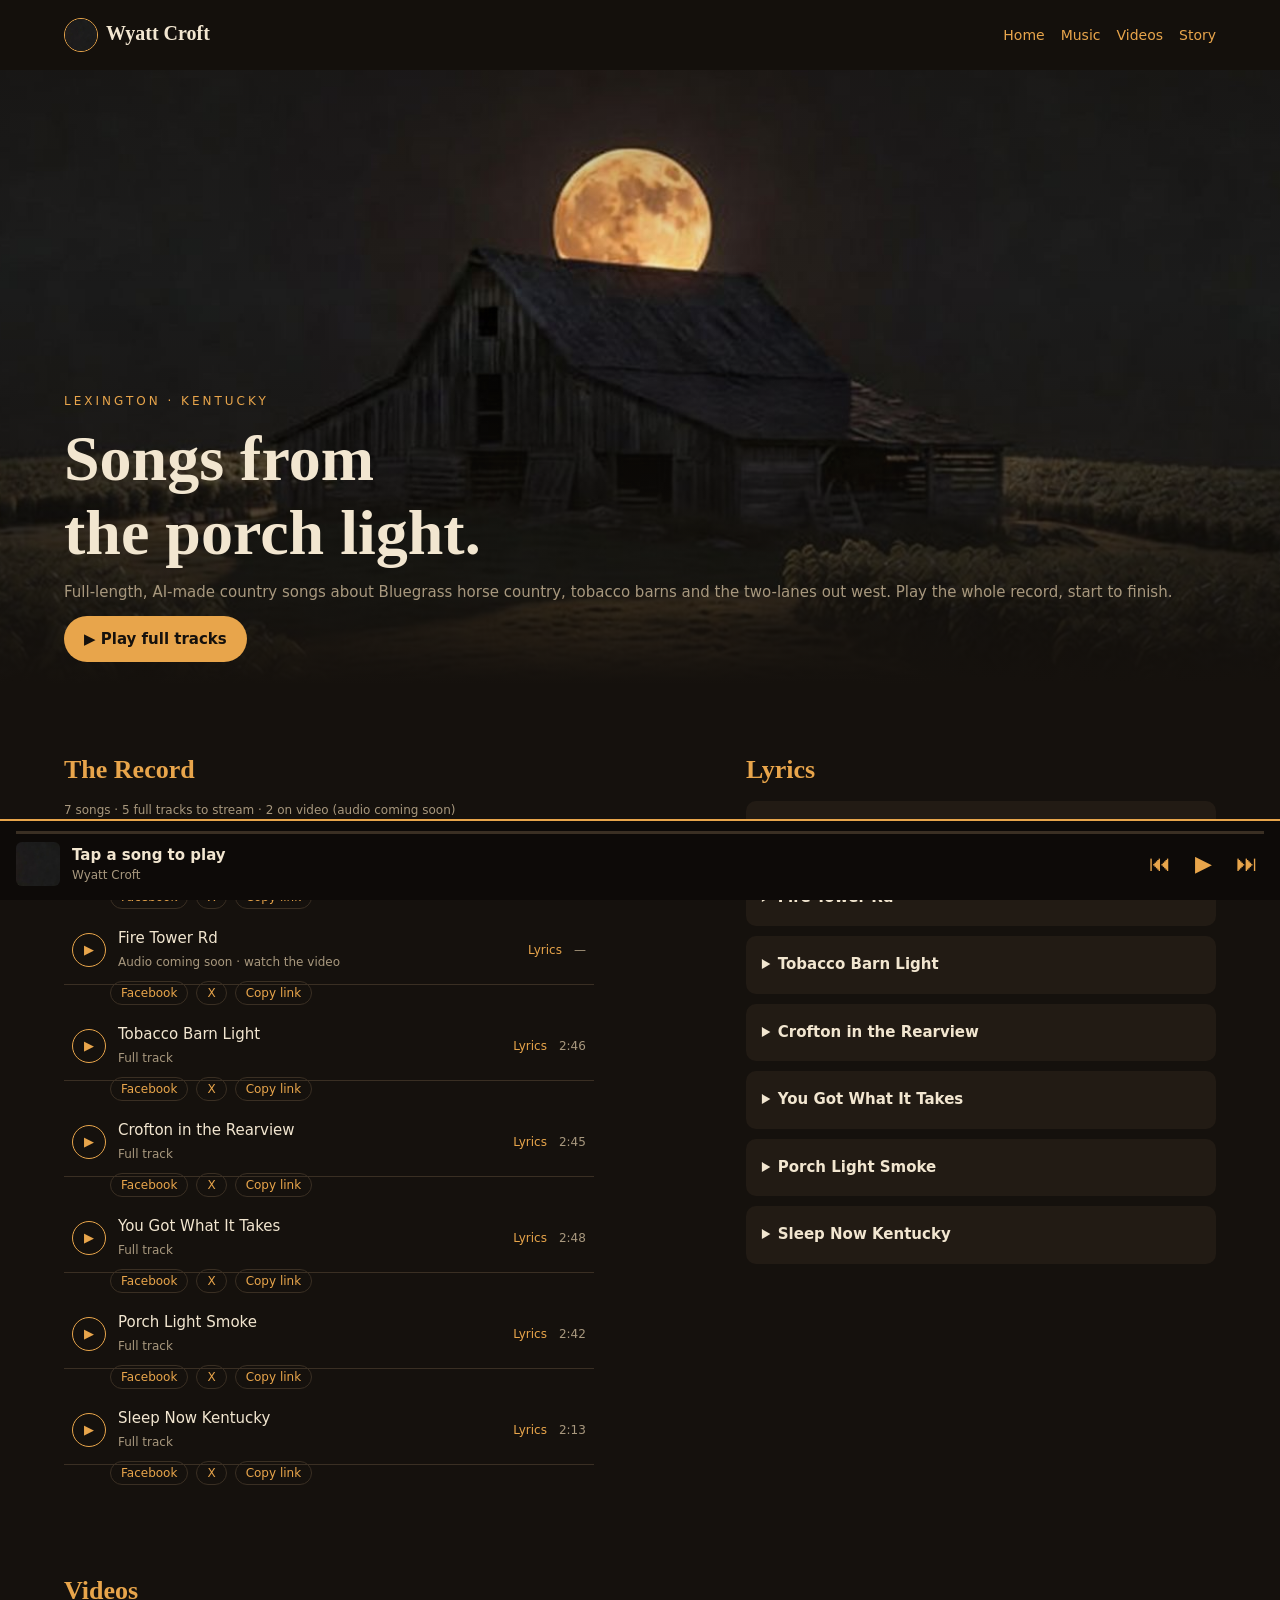
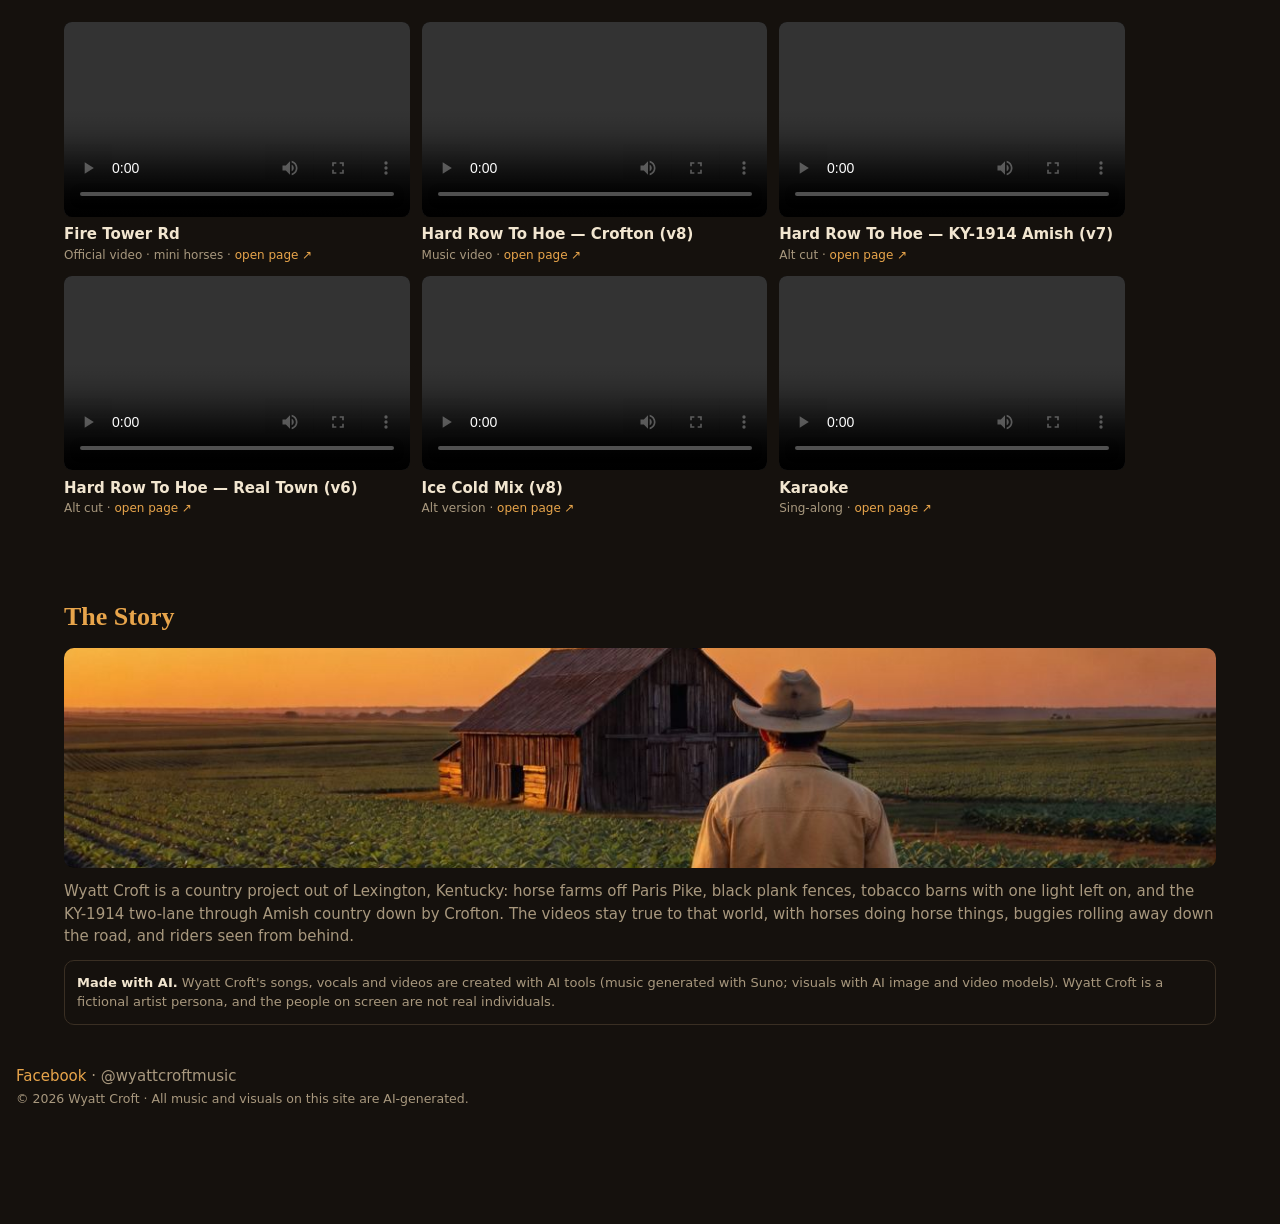
==== album-one/index.html @ c7d5dfe9 "Wyatt Croft site: home page, Album One, song pages, media" ====
<!doctype html><html lang="en"><head><meta charset="utf-8"><meta name="viewport" content="width=device-width,initial-scale=1">
<title>Album One — Wyatt Croft</title><meta name="description" content="Wyatt Croft (@wyattcroftmusic): AI-made country songs from Lexington, Kentucky. Full tracks, videos and lyrics.">
<style>
:root{--bg:#15110D;--card:#221B14;--amber:#E8A54B;--red:#8E2F25;--cream:#F2E6D0;--muted:#A8987E;--line:#3A2F23}
*{box-sizing:border-box;margin:0}body{background:var(--bg);color:var(--cream);font:15px/1.5 Inter,system-ui,sans-serif;padding-bottom:90px}
.serif{font-family:Georgia,"Playfair Display",serif;font-weight:700}
a{color:var(--amber);text-decoration:none}
nav{display:flex;justify-content:space-between;align-items:center;padding:14px 16px;position:sticky;top:0;background:#15110Dee;z-index:2}
nav .links{color:var(--muted);font-size:14px;display:flex;gap:16px}
.hero{min-height:520px;display:flex;flex-direction:column;justify-content:flex-end;gap:12px;padding:0 16px 28px;
 background:linear-gradient(180deg,#0000 30%,#15110D 95%),radial-gradient(circle at 72% 38%,#E8A54B66 0,#E8A54B11 12%,#0000 30%),linear-gradient(180deg,#1d2430,#3a2a1c 60%,#2a2018)}
.ph{font-size:11px;color:var(--muted)}.kick{letter-spacing:3px;font-size:12px;color:var(--amber)}
h1{font-size:40px;line-height:1.15}.btn{align-self:flex-start;background:var(--amber);color:var(--bg);font-weight:700;padding:12px 20px;border-radius:999px}
section{padding:32px 16px 16px}h2{color:var(--amber);font-size:26px;margin-bottom:12px}
.row{display:flex;align-items:center;gap:12px;padding:12px 8px;border-bottom:1px solid var(--line)}.row .m{flex:1}.row small,.mut{color:var(--muted);font-size:12px}
.row.on{background:var(--card);border-radius:8px}.row.on .t{color:var(--amber)}
.lyr{background:var(--card);border-radius:10px;padding:16px;color:var(--muted);line-height:1.7}
.rail{display:flex;gap:12px;overflow-x:auto;scroll-snap-type:x mandatory}.vc{flex:0 0 260px;scroll-snap-align:start}
.th{height:146px;border-radius:8px;background:linear-gradient(160deg,#4a3a26,#241b12);display:grid;place-items:center;color:var(--amber);font-size:28px}
.story .img{height:200px;border-radius:10px;background:linear-gradient(180deg,#2c3524,#3b2e20);display:grid;place-items:end start;padding:10px;font-size:11px;color:var(--muted)}
footer{padding:24px 16px;color:var(--muted)}
.bar{position:fixed;bottom:0;left:0;right:0;background:#0D0A08;border-top:2px solid var(--amber);padding:10px 16px 14px}
.prog{height:3px;background:var(--line);margin-bottom:8px}.prog i{display:block;width:32%;height:100%;background:var(--amber)}
.bi{display:flex;align-items:center;gap:12px}.art{width:44px;height:44px;border-radius:6px;background:var(--red)}.ctl{color:var(--amber);font-size:20px;letter-spacing:10px}
@media(min-width:1000px){.wrap{display:grid;grid-template-columns:1.1fr 1fr;max-width:1280px;margin:auto;gap:24px}
 .hero{min-height:640px;padding:0 64px 48px}h1{font-size:64px}nav{padding:18px 64px}.full{grid-column:1/-1}.rail{overflow:visible;flex-wrap:wrap}.vc{flex-basis:30%}section{padding:40px 64px 16px}}

.hero{background:linear-gradient(180deg,#15110D55 0,#0000 35%,#15110D 96%),url(../img/hero.jpg) center 30%/cover}
.av{width:34px;height:34px;border-radius:50%;object-fit:cover;vertical-align:middle;margin-right:8px;border:1px solid var(--amber)}
.play{width:34px;height:34px;border-radius:50%;border:1px solid var(--amber);background:none;color:var(--amber);font-size:13px;display:grid;place-items:center;cursor:pointer;flex:0 0 34px}
.lk{font-size:12px}details.lyr{margin-bottom:10px}details.lyr summary{cursor:pointer;color:var(--cream);font-weight:700}details.lyr div{margin-top:8px}
.vc video{width:100%;aspect-ratio:16/9;border-radius:8px;background:#000}
.story .img{background:url(../img/story.jpg) center/cover;height:220px}
.ai{border:1px solid var(--line);border-radius:10px;padding:12px;margin-top:12px;color:var(--muted);font-size:13px}
.bar button{background:none;border:0;color:var(--amber);font-size:22px;cursor:pointer;padding:0 6px}.art{object-fit:cover}.prog{cursor:pointer}</style><!--SHARE--><meta property="og:type" content="website"><meta property="og:site_name" content="Wyatt Croft"><meta property="og:url" content="https://sleek-tower-ttp9.here.now/album-one/"><meta property="og:title" content="Wyatt Croft — Songs from the porch light"><meta property="og:description" content="AI-made country songs from Lexington, Kentucky by Wyatt Croft (@wyattcroftmusic). Full tracks, videos and lyrics."><meta property="og:image" content="https://sleek-tower-ttp9.here.now/img/hero.jpg"><meta name="twitter:card" content="summary_large_image"><meta name="twitter:site" content="@wyattcroftmusic"><meta name="twitter:title" content="Wyatt Croft — Songs from the porch light"><meta name="twitter:description" content="AI-made country songs from Lexington, Kentucky by Wyatt Croft (@wyattcroftmusic). Full tracks, videos and lyrics."><meta name="twitter:image" content="https://sleek-tower-ttp9.here.now/img/hero.jpg"><!--/SHARE--></head><body>
<nav><a href="../" class="serif" style="font-size:20px;color:var(--cream)"><img class="av" src="../img/avatar.jpg" alt="">Wyatt Croft</a><span class="links"><a href="../">Home</a><a href="#music">Music</a><a href="#videos">Videos</a><a href="#story">Story</a></span></nav>
<header class="hero"><span class="kick">LEXINGTON · KENTUCKY</span><h1 class="serif">Songs from<br>the porch light.</h1>
<p class="mut" style="font-size:15px">Full-length, AI-made country songs about Bluegrass horse country, tobacco barns and the two-lanes out west. Play the whole record, start to finish.</p><button class="btn" id="playall" style="border:0;cursor:pointer;font:inherit;font-weight:700">▶ Play full tracks</button></header>
<div class="wrap">
<section id="music"><h2 class="serif">The Record</h2><p class="mut">7 songs · 5 full tracks to stream · 2 on video (audio coming soon)</p><div class="row"><a class="play" href="#videos" aria-label="Watch Hard Row To Hoe">▶</a><div class="m"><div class="t">Hard Row To Hoe</div><small>Audio coming soon · watch the video</small></div><a class="lk" href="#ly-hard-row-to-hoe">Lyrics</a><span class="mut">3:30</span></div><div class="row"><a class="play" href="#videos" aria-label="Watch Fire Tower Rd">▶</a><div class="m"><div class="t">Fire Tower Rd</div><small>Audio coming soon · watch the video</small></div><a class="lk" href="#ly-fire-tower-rd">Lyrics</a><span class="mut">—</span></div><div class="row"><button class="play" data-src="../audio/tobacco-barn-light.mp3" data-t="Tobacco Barn Light" aria-label="Play Tobacco Barn Light">▶</button><div class="m"><div class="t">Tobacco Barn Light</div><small>Full track</small></div><a class="lk" href="#ly-tobacco-barn-light">Lyrics</a><span class="mut">2:46</span></div><div class="row"><button class="play" data-src="../audio/crofton-in-the-rearview.mp3" data-t="Crofton in the Rearview" aria-label="Play Crofton in the Rearview">▶</button><div class="m"><div class="t">Crofton in the Rearview</div><small>Full track</small></div><a class="lk" href="#ly-crofton-in-the-rearview">Lyrics</a><span class="mut">2:45</span></div><div class="row"><button class="play" data-src="../audio/you-got-what-it-takes.mp3" data-t="You Got What It Takes" aria-label="Play You Got What It Takes">▶</button><div class="m"><div class="t">You Got What It Takes</div><small>Full track</small></div><a class="lk" href="#ly-you-got-what-it-takes">Lyrics</a><span class="mut">2:48</span></div><div class="row"><button class="play" data-src="../audio/porch-light-smoke.mp3" data-t="Porch Light Smoke" aria-label="Play Porch Light Smoke">▶</button><div class="m"><div class="t">Porch Light Smoke</div><small>Full track</small></div><a class="lk" href="#ly-porch-light-smoke">Lyrics</a><span class="mut">2:42</span></div><div class="row"><button class="play" data-src="../audio/sleep-now-kentucky.mp3" data-t="Sleep Now Kentucky" aria-label="Play Sleep Now Kentucky">▶</button><div class="m"><div class="t">Sleep Now Kentucky</div><small>Full track</small></div><a class="lk" href="#ly-sleep-now-kentucky">Lyrics</a><span class="mut">2:13</span></div></section>
<section id="lyrics"><h2 class="serif">Lyrics</h2><details class="lyr" id="ly-hard-row-to-hoe"><summary>Hard Row To Hoe</summary><div><em>Lyrics coming soon.</em></div></details><details class="lyr" id="ly-fire-tower-rd"><summary>Fire Tower Rd</summary><div><em>Lyrics coming soon.</em></div></details><details class="lyr" id="ly-tobacco-barn-light"><summary>Tobacco Barn Light</summary><div>[Verse 1]<br>Granddaddy&#x27;s barn&#x27;s got a crooked door<br>Smells like cured leaf and a dirt floor<br>I hung my dreams on them old tier poles<br>Right next to the bills and the sweat it stole<br><br>[Pre-Chorus]<br>Sun goes down on Muhlenberg<br>Every man here&#x27;s worth his word<br><br>[Chorus]<br>Leave that tobacco barn light on<br>I&#x27;m workin&#x27; late but I ain&#x27;t gone<br>Hands like leather, heart like stone<br>Leave that tobacco barn light on<br><br>[Verse 2]<br>Daddy said, son, the land don&#x27;t lie<br>It&#x27;ll break your back, but it won&#x27;t say goodbye<br>Market&#x27;s down and the rain&#x27;s too late<br>Still I&#x27;m out here pullin&#x27; weight<br><br>[Pre-Chorus]<br>Sun goes down on Muhlenberg<br>Every man here&#x27;s worth his word<br><br>[Chorus]<br>Leave that tobacco barn light on<br>I&#x27;m workin&#x27; late but I ain&#x27;t gone<br>Hands like leather, heart like stone<br>Leave that tobacco barn light on<br><br>[Bridge]<br>City called, offered me a check<br>I&#x27;d rather wear this dirt around my neck<br><br>[Final Chorus]<br>Leave that tobacco barn light on<br>When I&#x27;m buried, keep it on<br>This old ground is where I&#x27;m from<br>Leave that tobacco barn light on</div></details><details class="lyr" id="ly-crofton-in-the-rearview"><summary>Crofton in the Rearview</summary><div>[Verse 1]<br>Rolled out of Crofton with the radio low<br>Rain on the windshield, nowhere to go<br>Firefly fields where we used to run<br>Gone gray now under a tired sun<br><br>[Chorus]<br>Crofton in the rearview, Kentucky in my veins<br>Every mile I&#x27;m leavin&#x27; just takes me back again<br>I can run these highways till the tires wear thin<br>But that little town keeps callin&#x27; me in<br><br>[Verse 2]<br>Passed the coal tipple, rust on the line<br>Mama&#x27;s porch light, still on every time<br>Fallin&#x27; barns and a Baptist bell<br>Every road out&#x27;s a road to hell<br><br>[Chorus]<br><br>[Bridge]<br>Maybe I&#x27;m runnin&#x27;, maybe I&#x27;m free<br>Maybe that town never let go of me<br><br>[Outro]<br>Crofton in the rearview... Crofton in the rearview...</div></details><details class="lyr" id="ly-you-got-what-it-takes"><summary>You Got What It Takes</summary><div>[Verse 1]<br>Got knocked down on a Lexington street<br>Rent past due and a hole in my feet<br>Daddy said, boy, the world don&#x27;t wait<br>But a fall ain&#x27;t a failure if you get back straight<br><br>[Pre-Chorus]<br>So dust it off, son, dust it off<br><br>[Chorus]<br>You got what it takes, yeah you got what it takes<br>You might lose, but you learn from the breaks<br>Crash and burn, rise up from the flames<br>Hold your head high, you got what it takes<br><br>[Verse 2]<br>Worked the horse farms off Paris Pike<br>Shovelin&#x27; stalls for a rich man&#x27;s dream<br>Every blister was a lesson learned<br>Every dollar was a bridge I burned<br><br>[Pre-Chorus]<br>So dust it off, son, dust it off<br><br>[Chorus]<br><br>[Bridge]<br>Ain&#x27;t nobody handin&#x27; out wings<br>You gotta grow &#x27;em when the hard wind sings<br><br>[Final Chorus]<br>You got what it takes, Lord you got what it takes<br>You might lose, but you learn from the breaks<br>Crash and burn, rise up from the flames<br>Hold your head high, you got what it takes</div></details><details class="lyr" id="ly-porch-light-smoke"><summary>Porch Light Smoke</summary><div>[Verse 1]<br>Crickets singin&#x27; on a Bluegrass night<br>You in my flannel in the yellow porch light<br>Smoke on the breeze and a glass of rye<br>Nothin&#x27; to prove, no need to try<br><br>[Chorus]<br>Just sit with me, girl, let the world go slow<br>Porch light smoke and the radio<br>Ash on my sleeve and your hand in mine<br>Ain&#x27;t no better place to waste some time<br><br>[Verse 2]<br>Bourbon barrels down the county road<br>Town&#x27;s asleep and the moon&#x27;s half-gold<br>You laugh at my jokes when they ain&#x27;t that good<br>I&#x27;d stay right here forever if I could<br><br>[Chorus]<br><br>[Bridge]<br>Tomorrow&#x27;s work and tomorrow&#x27;s pain<br>Can wait on the porch till the mornin&#x27; rain<br><br>[Outro]<br>Porch light smoke... and the radio</div></details><details class="lyr" id="ly-sleep-now-kentucky"><summary>Sleep Now Kentucky</summary><div>[Verse 1]<br>Lay your head down, the field work&#x27;s done<br>Pine trees hummin&#x27; at the setting sun<br>Mama&#x27;s prayin&#x27; by the kitchen door<br>Lord, don&#x27;t let him hurt no more<br><br>[Chorus]<br>Sleep now, Kentucky, sleep now child<br>Rest them hands, it&#x27;s been a while<br>The Lord&#x27;s got the night, He&#x27;s got the morning too<br>Sleep now, Kentucky, He&#x27;s watchin&#x27; over you<br><br>[Verse 2]<br>Old church bell from the hollow sings<br>Grandpa&#x27;s fiddle with the broken strings<br>Every hymn that I ever knew<br>Rocks me back to the ground I grew<br><br>[Chorus]<br><br>[Bridge – choir]<br>Hallelujah, lay it down<br>Hallelujah, holy ground<br><br>[Final Chorus – soft]<br>Sleep now, Kentucky, sleep now child</div></details></section>
<section class="full" id="videos"><h2 class="serif">Videos</h2><div class="rail"><div class="vc"><video controls preload="metadata" playsinline src="https://swift-slate-mh2b.here.now/fire-tower-rd-v1.mp4#t=8"></video><b>Fire Tower Rd</b><div class="mut">Official video · mini horses · <a href="https://swift-slate-mh2b.here.now/" target="_blank" rel="noopener">open page ↗</a></div></div><div class="vc"><video controls preload="metadata" playsinline src="https://hallowed-sleet-ndjt.here.now/night-web-crofton-ky-v8.mp4#t=8"></video><b>Hard Row To Hoe — Crofton (v8)</b><div class="mut">Music video · <a href="https://hallowed-sleet-ndjt.here.now/" target="_blank" rel="noopener">open page ↗</a></div></div><div class="vc"><video controls preload="metadata" playsinline src="https://chilly-sierra-9egd.here.now/night-web-crofton-ky-v7.mp4#t=8"></video><b>Hard Row To Hoe — KY-1914 Amish (v7)</b><div class="mut">Alt cut · <a href="https://chilly-sierra-9egd.here.now/" target="_blank" rel="noopener">open page ↗</a></div></div><div class="vc"><video controls preload="metadata" playsinline src="https://lemon-halo-ed6a.here.now/night-web-crofton-ky-v6.mp4#t=8"></video><b>Hard Row To Hoe — Real Town (v6)</b><div class="mut">Alt cut · <a href="https://lemon-halo-ed6a.here.now/" target="_blank" rel="noopener">open page ↗</a></div></div><div class="vc"><video controls preload="metadata" playsinline src="https://hidden-quartz-mm3k.here.now/suno-crofton-ky-v8-ice-cold-mix.mp4#t=8"></video><b>Ice Cold Mix (v8)</b><div class="mut">Alt version · <a href="https://hidden-quartz-mm3k.here.now/" target="_blank" rel="noopener">open page ↗</a></div></div><div class="vc"><video controls preload="metadata" playsinline src="https://deep-finch-7hxk.here.now/crofton-ky-karaoke-v10.mp4#t=8"></video><b>Karaoke</b><div class="mut">Sing-along · <a href="https://deep-finch-7hxk.here.now/" target="_blank" rel="noopener">open page ↗</a></div></div></div></section>
<section class="story full" id="story"><h2 class="serif">The Story</h2><div class="img"></div>
<p class="mut" style="font-size:15px;margin-top:12px">Wyatt Croft is a country project out of Lexington, Kentucky: horse farms off Paris Pike, black plank fences, tobacco barns with one light left on, and the KY-1914 two-lane through Amish country down by Crofton. The videos stay true to that world, with horses doing horse things, buggies rolling away down the road, and riders seen from behind.</p>
<p class="ai"><b style="color:var(--cream)">Made with AI.</b> Wyatt Croft's songs, vocals and videos are created with AI tools (music generated with Suno; visuals with AI image and video models). Wyatt Croft is a fictional artist persona, and the people on screen are not real individuals.</p></section>
</div>
<footer><a href="https://www.facebook.com/profile.php?id=61595078684951" target="_blank" rel="noopener">Facebook</a> · @wyattcroftmusic<br><small>© 2026 Wyatt Croft · All music and visuals on this site are AI-generated.</small></footer>
<div class="bar"><div class="prog" id="prog"><i id="pi" style="width:0"></i></div><div class="bi"><img class="art" src="../img/avatar.jpg" alt=""><div style="flex:1;min-width:0"><b id="nt">Tap a song to play</b><div class="mut" id="tm">Wyatt Croft</div></div><button id="pv" aria-label="Previous">⏮</button><button id="pp" aria-label="Play or pause">▶</button><button id="nx" aria-label="Next">⏭</button></div></div>
<audio id="au" preload="none"></audio>
<script>
const au=document.getElementById('au'),B=[...document.querySelectorAll('button.play')];let cur=-1;
const f=s=>isFinite(s)?Math.floor(s/60)+':'+String(Math.floor(s%60)).padStart(2,'0'):'0:00';
function go(i){cur=(i+B.length)%B.length;const b=B[cur];au.src=b.dataset.src;au.play();nt.textContent=b.dataset.t;document.querySelectorAll('.row').forEach(r=>r.classList.remove('on'));b.closest('.row').classList.add('on');}
B.forEach((b,i)=>b.onclick=()=>i===cur?(au.paused?au.play():au.pause()):go(i));
playall.onclick=()=>go(0);pp.onclick=()=>cur<0?go(0):(au.paused?au.play():au.pause());nx.onclick=()=>go(cur+1);pv.onclick=()=>go(cur-1);
au.onended=()=>go(cur+1);au.onplay=au.onpause=()=>{pp.textContent=au.paused?'▶':'⏸';B.forEach((b,i)=>b.textContent=(i===cur&&!au.paused)?'⏸':'▶')};
au.ontimeupdate=()=>{pi.style.width=(au.currentTime/au.duration*100||0)+'%';tm.textContent='Wyatt Croft · '+f(au.currentTime)+' / '+f(au.duration)};
prog.onclick=e=>{if(au.duration)au.currentTime=e.offsetX/prog.clientWidth*au.duration};
</script><!--SHARE--><style>.sh{display:flex;gap:8px;flex-wrap:wrap;margin:-4px 0 6px 46px}.sh a,.sh button{font:12px Inter,system-ui,sans-serif;color:#E8A54B;background:none;border:1px solid #3A2F23;border-radius:999px;padding:4px 10px;cursor:pointer;text-decoration:none}.sh .ns{display:none}.row.hl{outline:1px solid #E8A54B;border-radius:8px}
#toast{position:fixed;left:50%;bottom:100px;transform:translateX(-50%);background:#E8A54B;color:#15110D;font-weight:700;padding:8px 16px;border-radius:999px;opacity:0;transition:.3s;z-index:9;pointer-events:none}#toast.on{opacity:1}</style>
<div id="toast">Copied</div><script>(()=>{const BASE="https://sleek-tower-ttp9.here.now/";const sl=t=>t.toLowerCase().replace(/[^a-z0-9]+/g,'-').replace(/^-|-$/g,'');
const R=[...document.querySelectorAll('.row')];const toast=()=>{const e=document.getElementById('toast');e.classList.add('on');setTimeout(()=>e.classList.remove('on'),1400)};
R.forEach(r=>{const te=r.querySelector('.t');if(!te)return;const t=[...te.childNodes].filter(n=>n.nodeType==3).map(n=>n.textContent).join('').trim();const s=sl(t);r.id=s;
const u=BASE+'songs/'+s+'/',e=encodeURIComponent,txt=t+' by @wyattcroftmusic';const b=document.createElement('div');b.className='sh';
b.innerHTML='<a target="_blank" rel="noopener" href="https://www.facebook.com/sharer/sharer.php?u='+e(u)+'">Facebook</a><a target="_blank" rel="noopener" href="https://twitter.com/intent/tweet?text='+e(txt)+'&url='+e(u)+'">X</a><button class="cp">Copy link</button><button class="ns">Share…</button>';
b.querySelector('.cp').onclick=()=>{(navigator.clipboard?navigator.clipboard.writeText(u):Promise.reject()).catch(()=>{const i=document.createElement('textarea');i.value=u;document.body.appendChild(i);i.select();document.execCommand('copy');i.remove()}).finally(toast)};
const ns=b.querySelector('.ns');if(navigator.share&&matchMedia('(max-width:900px)').matches){ns.style.display='inline-block';ns.onclick=()=>navigator.share({title:t+' — Wyatt Croft',text:txt,url:u}).catch(()=>{})}
r.after(b)});
function cue(){const h=decodeURIComponent(location.hash.slice(1));const r=h&&document.getElementById(h);if(!r||!r.classList.contains('row'))return;r.scrollIntoView({block:'center'});r.classList.add('hl');
try{if(r.dataset.i!=null&&typeof load=='function'){load(+r.dataset.i,false)}else{const p=r.querySelector('button.play');if(p){au.src=p.dataset.src;cur=B.indexOf(p);nt.textContent=p.dataset.t;R.forEach(x=>x.classList.remove('on'));r.classList.add('on')}}}catch(e){}}
addEventListener('hashchange',cue);if(document.readyState=='complete')cue();else addEventListener('load',cue)})()</script><!--/SHARE--></body></html>
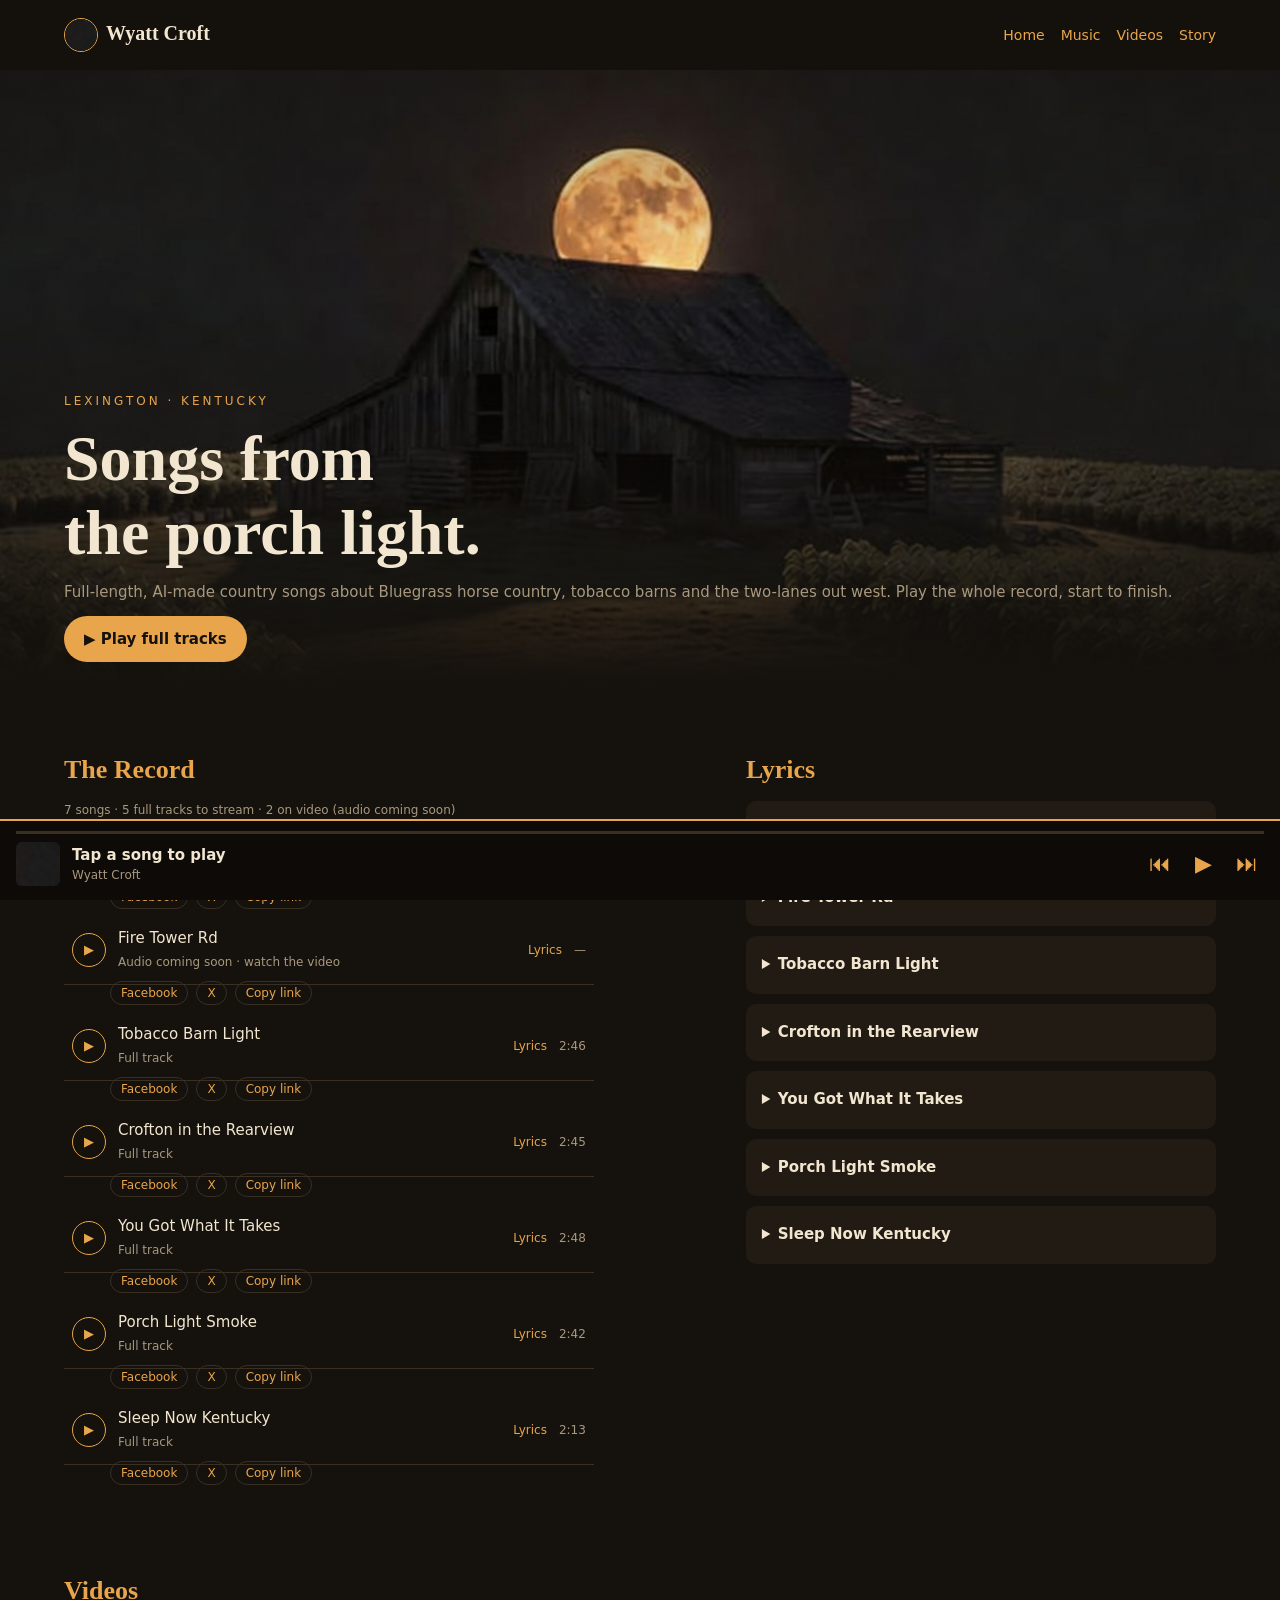
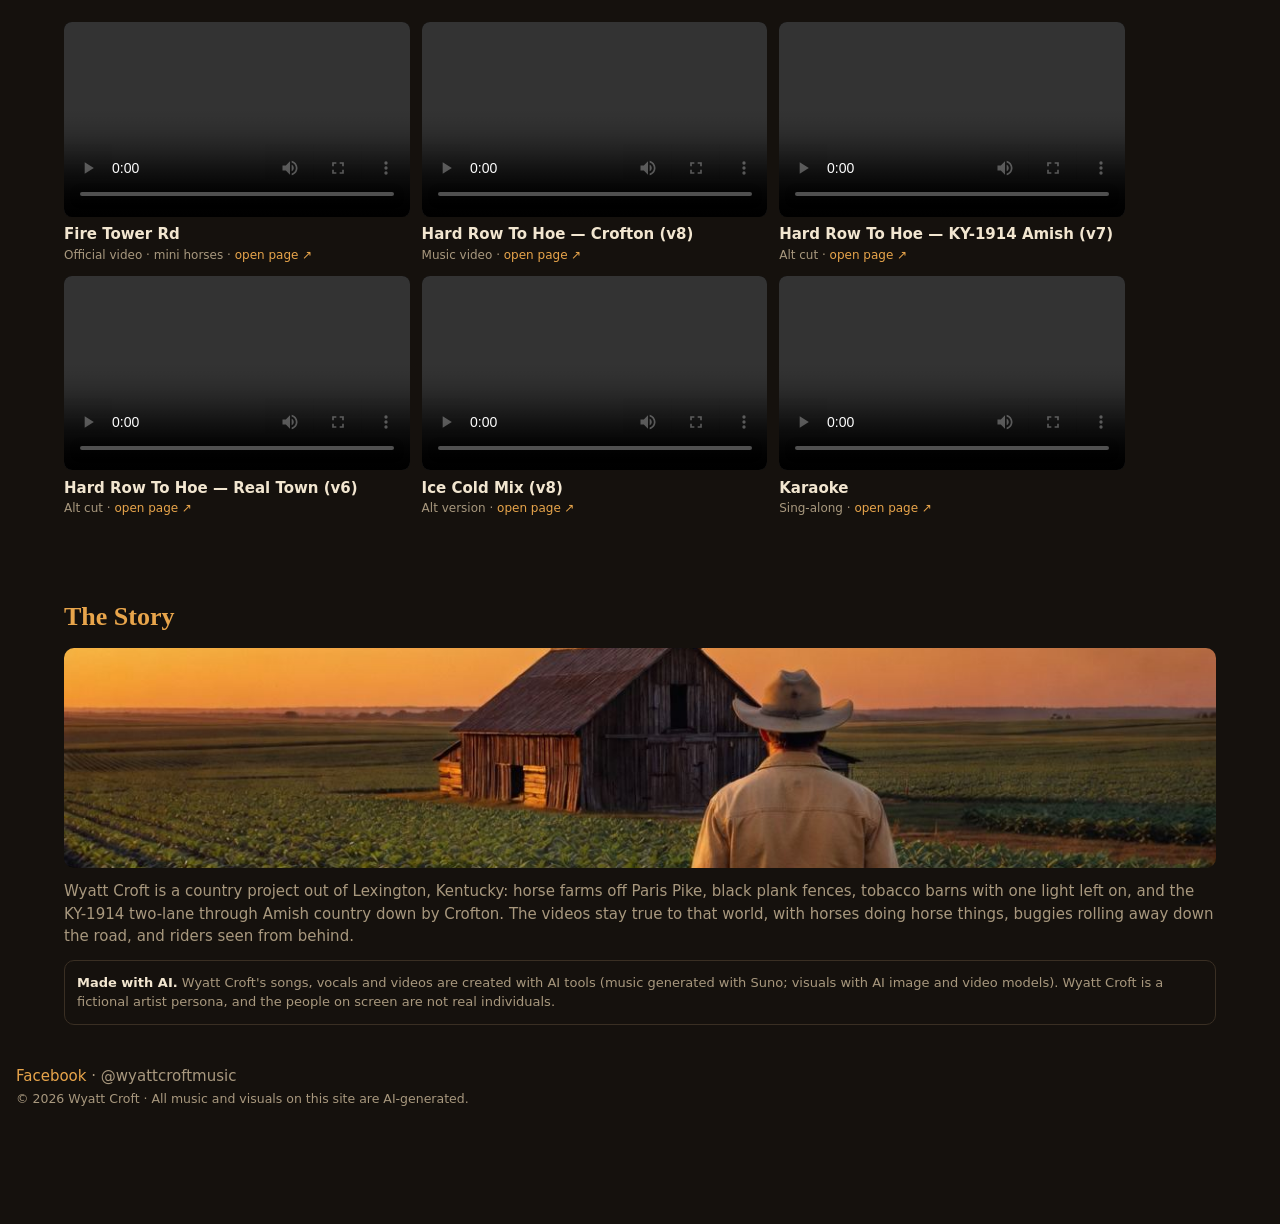
==== commit e66c4ed8: "Save the site in Chrome so a phone can play it with no internet. Keep the fonts on the site, and cac" ====
--- a/album-one/index.html
+++ b/album-one/index.html
@@ -32,7 +32,7 @@
 .vc video{width:100%;aspect-ratio:16/9;border-radius:8px;background:#000}
 .story .img{background:url(../img/story.jpg) center/cover;height:220px}
 .ai{border:1px solid var(--line);border-radius:10px;padding:12px;margin-top:12px;color:var(--muted);font-size:13px}
-.bar button{background:none;border:0;color:var(--amber);font-size:22px;cursor:pointer;padding:0 6px}.art{object-fit:cover}.prog{cursor:pointer}</style><!--SHARE--><meta property="og:type" content="website"><meta property="og:site_name" content="Wyatt Croft"><meta property="og:url" content="https://sleek-tower-ttp9.here.now/album-one/"><meta property="og:title" content="Wyatt Croft — Songs from the porch light"><meta property="og:description" content="AI-made country songs from Lexington, Kentucky by Wyatt Croft (@wyattcroftmusic). Full tracks, videos and lyrics."><meta property="og:image" content="https://sleek-tower-ttp9.here.now/img/hero.jpg"><meta name="twitter:card" content="summary_large_image"><meta name="twitter:site" content="@wyattcroftmusic"><meta name="twitter:title" content="Wyatt Croft — Songs from the porch light"><meta name="twitter:description" content="AI-made country songs from Lexington, Kentucky by Wyatt Croft (@wyattcroftmusic). Full tracks, videos and lyrics."><meta name="twitter:image" content="https://sleek-tower-ttp9.here.now/img/hero.jpg"><!--/SHARE--></head><body>
+.bar button{background:none;border:0;color:var(--amber);font-size:22px;cursor:pointer;padding:0 6px}.art{object-fit:cover}.prog{cursor:pointer}</style><!--SHARE--><meta property="og:type" content="website"><meta property="og:site_name" content="Wyatt Croft"><meta property="og:url" content="https://sleek-tower-ttp9.here.now/album-one/"><meta property="og:title" content="Wyatt Croft — Songs from the porch light"><meta property="og:description" content="AI-made country songs from Lexington, Kentucky by Wyatt Croft (@wyattcroftmusic). Full tracks, videos and lyrics."><meta property="og:image" content="https://sleek-tower-ttp9.here.now/img/hero.jpg"><meta name="twitter:card" content="summary_large_image"><meta name="twitter:site" content="@wyattcroftmusic"><meta name="twitter:title" content="Wyatt Croft — Songs from the porch light"><meta name="twitter:description" content="AI-made country songs from Lexington, Kentucky by Wyatt Croft (@wyattcroftmusic). Full tracks, videos and lyrics."><meta name="twitter:image" content="https://sleek-tower-ttp9.here.now/img/hero.jpg"><link rel="manifest" href="../manifest.webmanifest"><meta name="theme-color" content="#15110D"><link rel="icon" href="../img/icon-192.png"><!--/SHARE--></head><body>
 <nav><a href="../" class="serif" style="font-size:20px;color:var(--cream)"><img class="av" src="../img/avatar.jpg" alt="">Wyatt Croft</a><span class="links"><a href="../">Home</a><a href="#music">Music</a><a href="#videos">Videos</a><a href="#story">Story</a></span></nav>
 <header class="hero"><span class="kick">LEXINGTON · KENTUCKY</span><h1 class="serif">Songs from<br>the porch light.</h1>
 <p class="mut" style="font-size:15px">Full-length, AI-made country songs about Bluegrass horse country, tobacco barns and the two-lanes out west. Play the whole record, start to finish.</p><button class="btn" id="playall" style="border:0;cursor:pointer;font:inherit;font-weight:700">▶ Play full tracks</button></header>
@@ -68,4 +68,4 @@
 r.after(b)});
 function cue(){const h=decodeURIComponent(location.hash.slice(1));const r=h&&document.getElementById(h);if(!r||!r.classList.contains('row'))return;r.scrollIntoView({block:'center'});r.classList.add('hl');
 try{if(r.dataset.i!=null&&typeof load=='function'){load(+r.dataset.i,false)}else{const p=r.querySelector('button.play');if(p){au.src=p.dataset.src;cur=B.indexOf(p);nt.textContent=p.dataset.t;R.forEach(x=>x.classList.remove('on'));r.classList.add('on')}}}catch(e){}}
-addEventListener('hashchange',cue);if(document.readyState=='complete')cue();else addEventListener('load',cue)})()</script><!--/SHARE--></body></html>+addEventListener('hashchange',cue);if(document.readyState=='complete')cue();else addEventListener('load',cue)})()</script><script src="../offline.js"></script><!--/SHARE--></body></html>
